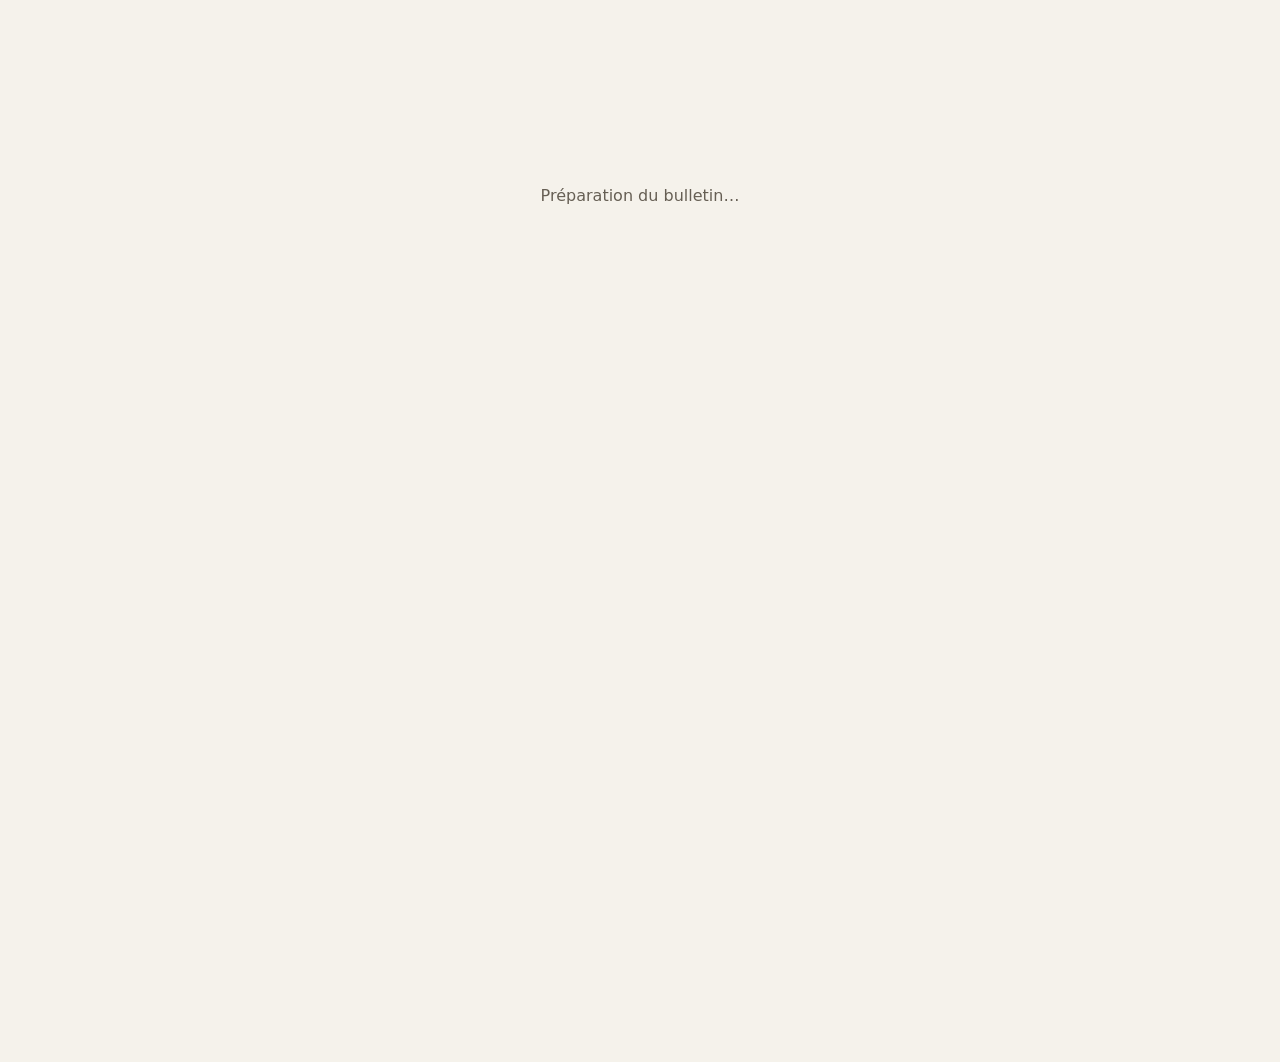
==== public/index.html @ 3fb3a98c "Ajouter la plateforme de vote MPL Ballin’ d’Or 2026" ====
<!doctype html>
<html lang="fr">
  <head>
    <meta charset="utf-8" />
    <meta name="viewport" content="width=device-width, initial-scale=1" />
    <meta name="theme-color" content="#111111" />
    <meta name="description" content="Vote des supporters pour le MPL Ballin’ d’Or 2026." />
    <title>MPL Ballin’ d’Or 2026 — Vote des supporters</title>
    <link rel="icon" href="./favicon.svg" type="image/svg+xml" />
    <link rel="stylesheet" href="./styles.css" />
    <script type="module" src="./app.js"></script>
  </head>
  <body>
    <div id="app" class="app-shell">
      <div class="boot-message" role="status">Préparation du bulletin…</div>
    </div>
  </body>
</html>
---- public/styles.css ----
:root {
  color-scheme: light;
  --ink: #211d17;
  --ink-soft: #665f54;
  --night: #111111;
  --night-2: #24211c;
  --paper: #f5f2eb;
  --white: #fffefa;
  --line: #e4dccb;
  --lime: #e5bd68;
  --lime-strong: #c39337;
  --gold: #f0cf83;
  --danger: #9e3326;
  --shadow: 0 18px 50px rgba(16, 44, 39, .09);
  font-family: Inter, ui-sans-serif, system-ui, -apple-system, BlinkMacSystemFont, "Segoe UI", sans-serif;
}

* { box-sizing: border-box; }
html { scroll-behavior: smooth; }
body { margin: 0; background: var(--paper); color: var(--ink); }
button, input { font: inherit; }
button { cursor: pointer; }
a { color: inherit; }
.app-shell { min-height: 100vh; }
.boot-message { max-width: 920px; margin: 18vh auto; padding: 24px; color: var(--ink-soft); text-align: center; }

.site-topbar {
  height: 72px; display: flex; align-items: center; justify-content: space-between;
  padding: 0 max(24px, calc((100vw - 1180px) / 2)); background: var(--night); color: #fff;
}
.brand { display: flex; align-items: center; gap: 12px; text-decoration: none; font-size: 13px; font-weight: 800; letter-spacing: .11em; text-transform: uppercase; }
.brand-mark { width: 34px; height: 34px; display: grid; place-items: center; border-radius: 11px; background: var(--lime); color: var(--night); font-size: 19px; }
.topbar-label { color: #dce8db; font-size: 12px; letter-spacing: .08em; text-transform: uppercase; }

.hero {
  position: relative; overflow: hidden; min-height: 325px; padding: 58px 24px 64px;
  background: radial-gradient(ellipse at 90% 15%, rgba(229,189,104,.2), transparent 31%), linear-gradient(115deg, var(--night), #1e1b17 68%, #392b17);
  color: white;
}
.hero-inner { position: relative; z-index: 1; max-width: 1120px; margin: 0 auto; }
.hero::after {
  content: ""; position: absolute; top: -110px; right: max(-110px, calc((100vw - 1450px) / 2));
  width: 490px; height: 490px; border: 1px solid rgba(231,248,212,.12); border-radius: 50%;
  box-shadow: 0 0 0 42px rgba(231,248,212,.025), 0 0 0 84px rgba(231,248,212,.025), 0 0 0 126px rgba(231,248,212,.018);
}
.eyebrow { display: flex; align-items: center; gap: 9px; margin: 0 0 17px; color: var(--lime); font-size: 11px; font-weight: 800; letter-spacing: .15em; text-transform: uppercase; }
.eyebrow::before { content: ""; width: 24px; height: 1px; background: currentColor; }
.hero h1 { max-width: 720px; margin: 0; font-size: clamp(42px, 6vw, 68px); line-height: .99; letter-spacing: -.055em; font-weight: 800; }
.hero h1 span { color: var(--lime); }
.hero-subtitle { max-width: 540px; margin: 21px 0 0; color: #d6e4dc; font-size: 16px; line-height: 1.6; }
.hero-meta { display: flex; flex-wrap: wrap; gap: 10px 22px; margin-top: 27px; color: #eef4eb; font-size: 12px; }
.hero-meta span { display: inline-flex; align-items: center; gap: 8px; }
.meta-dot { display: inline-block; width: 7px; height: 7px; border-radius: 50%; background: var(--lime); box-shadow: 0 0 0 4px rgba(200,243,107,.13); }

.main-wrap { max-width: 1120px; margin: -28px auto 0; padding: 0 24px 80px; position: relative; z-index: 2; }
.notice { padding: 17px 20px; margin-bottom: 22px; display: flex; gap: 14px; align-items: flex-start; border: 1px solid #e7d9ae; border-radius: 15px; background: #fff9e9; color: #5d4a1c; box-shadow: 0 8px 25px rgba(53, 44, 18, .04); font-size: 13px; line-height: 1.5; }
.notice-icon { flex: 0 0 25px; height: 25px; display: grid; place-items: center; border-radius: 50%; background: #f4dfaa; font-weight: 900; }
.notice strong { display: block; margin-bottom: 2px; color: #3f351d; }
.notice ul { margin: 6px 0 0; padding-left: 18px; }
.notice li + li { margin-top: 4px; }
.demo-ribbon { margin-bottom: 18px; padding: 10px 14px; border: 1px solid #b7d9ff; border-radius: 11px; background: #edf6ff; color: #184e7c; font-size: 12px; font-weight: 700; }

.progress-panel { display: flex; align-items: center; justify-content: space-between; gap: 20px; margin-bottom: 24px; padding: 19px 22px; border: 1px solid var(--line); border-radius: 17px; background: var(--white); box-shadow: var(--shadow); }
.progress-copy { min-width: 160px; }
.progress-title { display: block; font-size: 14px; font-weight: 800; }
.progress-count { display: block; margin-top: 4px; color: var(--ink-soft); font-size: 12px; }
.progress-track { flex: 1; height: 9px; max-width: 610px; overflow: hidden; border-radius: 999px; background: #e8ede5; }
.progress-fill { width: 0; height: 100%; border-radius: inherit; background: var(--lime-strong); transition: width .25s ease; }
.progress-badge { min-width: 72px; padding: 8px 11px; border-radius: 10px; background: #eff7df; color: #314b16; text-align: center; font-size: 12px; font-weight: 800; }

.section-heading { display: flex; align-items: end; justify-content: space-between; gap: 20px; margin: 30px 0 12px; }
.section-heading h2 { margin: 0; font-size: clamp(21px, 3vw, 28px); letter-spacing: -.035em; }
.section-heading p { margin: 6px 0 0; color: var(--ink-soft); font-size: 13px; }
.category-list { display: grid; gap: 14px; }
.category-card { overflow: hidden; border: 1px solid var(--line); border-radius: 18px; background: var(--white); box-shadow: 0 5px 18px rgba(18,48,40,.035); }
.category-head { display: flex; align-items: center; justify-content: space-between; gap: 18px; padding: 18px 21px 12px; }
.category-title-wrap { display: flex; align-items: center; gap: 13px; }
.category-number { display: grid; place-items: center; width: 34px; height: 34px; border-radius: 12px; background: #f3ead7; color: #805d22; font-size: 12px; font-weight: 900; }
.category-title { margin: 0; font-size: 17px; letter-spacing: -.02em; }
.category-prompt { margin: 4px 0 0; color: #7b8981; font-size: 11px; }
.category-state { white-space: nowrap; color: #839087; font-size: 11px; font-weight: 700; }
.category-state.selected { color: #805d22; }
.candidate-grid { display: grid; grid-template-columns: repeat(4, minmax(0,1fr)); gap: 9px; padding: 7px 20px 20px; }
.candidate { position: relative; display: flex; min-width: 0; align-items: center; gap: 10px; padding: 9px; border: 1px solid #e6ebe3; border-radius: 13px; background: #fff; transition: border-color .16s, background .16s, transform .16s, box-shadow .16s; cursor: pointer; }
.candidate:hover { transform: translateY(-1px); border-color: #b5ce90; box-shadow: 0 7px 18px rgba(31,62,36,.08); }
.candidate:has(input:checked) { border-color: #bd8c35; background: #fff8e9; box-shadow: inset 0 0 0 1px #bd8c35; }
.rank-candidate.selected { border-color: #bd8c35; background: #fff8e9; box-shadow: inset 0 0 0 1px #bd8c35; }
.candidate input { position: absolute; width: 1px; height: 1px; opacity: 0; }
.candidate input:focus-visible + .candidate-inner .avatar { outline: 3px solid #9a6e21; outline-offset: 2px; }
.candidate-inner { display: flex; min-width: 0; flex: 1; align-items: center; gap: 10px; }
.avatar { flex: 0 0 46px; width: 46px; height: 46px; overflow: hidden; display: block; border-radius: 50%; background: #eaf0e3; }
.avatar svg { display: block; width: 100%; height: 100%; }
.candidate-name { overflow: hidden; color: #263b32; font-size: 12px; font-weight: 750; line-height: 1.25; text-overflow: ellipsis; }
.pick-mark { display: none; flex: 0 0 17px; width: 17px; height: 17px; margin-left: auto; place-items: center; border-radius: 50%; background: #9a6e21; color: #fff; font-size: 11px; font-weight: 900; }
.candidate:has(input:checked) .pick-mark { display: grid; }
.rank-select { flex: 0 0 58px; width: 58px; height: 34px; padding: 0 5px; border: 1px solid #d8e1d4; border-radius: 8px; background: #fff; color: var(--ink); font-size: 11px; font-weight: 800; }
.rank-candidate .candidate-name { flex: 1; }

.submit-area { display: flex; align-items: center; justify-content: space-between; gap: 18px; margin: 26px 0 0; padding: 20px 0 0; border-top: 1px solid #d8e0d6; }
.submit-note { max-width: 450px; margin: 0; color: var(--ink-soft); font-size: 12px; line-height: 1.5; }
.primary-button { min-height: 51px; display: inline-flex; align-items: center; justify-content: center; gap: 12px; padding: 0 23px; border: 0; border-radius: 13px; background: var(--lime); color: var(--night); font-size: 14px; font-weight: 900; box-shadow: 0 8px 22px rgba(124,164,52,.19); transition: transform .15s, background .15s; }
.primary-button:hover:not(:disabled) { transform: translateY(-1px); background: #d6ff8a; }
.primary-button:disabled { cursor: not-allowed; opacity: .48; box-shadow: none; }
.button-arrow { font-size: 19px; line-height: 1; }
.form-message { display: none; margin: 12px 0 0; color: var(--danger); font-size: 12px; font-weight: 700; }
.form-message.visible { display: block; }

.state-view { max-width: 700px; margin: 85px auto 100px; padding: 0 24px; text-align: center; }
.state-icon { width: 70px; height: 70px; margin: 0 auto 22px; display: grid; place-items: center; border-radius: 22px; background: var(--lime); color: var(--night); font-size: 31px; }
.state-view h1 { margin: 0; font-size: clamp(31px, 6vw, 46px); letter-spacing: -.045em; }
.state-view p { max-width: 510px; margin: 12px auto 0; color: var(--ink-soft); font-size: 15px; line-height: 1.65; }
.state-view .primary-button { margin-top: 25px; }
.inline-error { margin-top: 13px !important; color: var(--danger) !important; font-size: 13px !important; }
.site-footer { display: flex; justify-content: space-between; gap: 16px; max-width: 1120px; margin: 0 auto; padding: 0 24px 26px; color: #839087; font-size: 11px; }
.site-footer a { text-decoration: none; }
.site-footer a:hover { color: var(--ink); }

/* Admin screen */
.admin-main { max-width: 940px; margin: 0 auto; padding: 42px 24px 80px; }
.admin-intro { margin-bottom: 25px; }
.admin-intro h1 { margin: 0; font-size: 38px; letter-spacing: -.045em; }
.admin-intro p { max-width: 600px; color: var(--ink-soft); line-height: 1.6; }
.admin-panel { margin-top: 16px; padding: 22px; border: 1px solid var(--line); border-radius: 16px; background: var(--white); }
.admin-panel h2 { margin: 0 0 14px; font-size: 18px; }
.admin-row { display: flex; flex-wrap: wrap; align-items: end; gap: 13px; }
.field { flex: 1 1 210px; display: grid; gap: 6px; color: var(--ink-soft); font-size: 12px; font-weight: 700; }
.field input, .field textarea { width: 100%; min-height: 43px; padding: 10px 11px; border: 1px solid #d7cbb4; border-radius: 9px; background: #fff; color: var(--ink); }
.field textarea { resize: vertical; font: inherit; line-height: 1.5; }
.admin-button { min-height: 43px; padding: 0 15px; border: 0; border-radius: 9px; background: var(--night); color: #fff; font-size: 12px; font-weight: 800; }
.admin-button:hover { background: #255247; }
.admin-button.secondary { border: 1px solid #cdd8cb; background: #f6f8f1; color: var(--ink); }
.admin-button.danger { background: #8b332a; }
.check-row { display: flex; align-items: center; gap: 9px; margin: 15px 0; color: var(--ink); font-size: 13px; font-weight: 800; }
.check-row input { accent-color: #6f9d31; width: 17px; height: 17px; }
.admin-message { min-height: 18px; margin: 11px 0 0; color: var(--ink-soft); font-size: 12px; }
.admin-message.error { color: var(--danger); }
.admin-output { width: 100%; min-height: 114px; margin-top: 12px; padding: 12px; border: 1px solid #d5dfd1; border-radius: 10px; background: #f7f9f4; color: #24382e; font: 12px/1.5 ui-monospace, SFMono-Regular, Menlo, monospace; }
.admin-table { width: 100%; border-collapse: collapse; margin-top: 10px; font-size: 12px; }
.admin-table th, .admin-table td { padding: 10px 8px; border-bottom: 1px solid #e6ebe3; text-align: left; }
.admin-table th { color: #7d8a80; font-size: 10px; letter-spacing: .08em; text-transform: uppercase; }
.table-wrap { overflow-x: auto; margin: 12px 0 18px; }
.field-note { margin: 10px 0 15px; color: var(--ink-soft); font-size: 12px; line-height: 1.5; }
.status-good { padding: 13px 17px; border: 1px solid #d4c294; border-radius: 12px; background: #fff8e9; color: #72551e; font-size: 13px; font-weight: 750; }
.panel-title-row { justify-content: space-between; }
.panel-title-row h2 { margin: 0; }
.report-emails { margin: 18px 0 12px; }
.auth-view { max-width: 580px; padding: 28px; border: 1px solid var(--line); border-radius: 18px; background: var(--white); box-shadow: var(--shadow); }
.auth-view .state-icon { margin-top: 4px; }
.otp-form { display: grid; gap: 13px; margin: 22px auto 0; text-align: left; }
.otp-form input { text-align: center; font-size: 22px; letter-spacing: .35em; }
.auth-note { font-size: 12px !important; }
.form-message.error { color: var(--danger); }
.admin-button:disabled { cursor: not-allowed; opacity: .45; }
.admin-results { display: grid; gap: 14px; }
.result-group { padding: 13px 0; border-bottom: 1px solid #e6ebe3; }
.result-group h3 { margin: 0 0 8px; font-size: 14px; }
.result-line { display: flex; justify-content: space-between; gap: 15px; padding: 4px 0; color: var(--ink-soft); font-size: 12px; }
.locked-admin { max-width: 440px; margin: 9vh auto; padding: 25px; border: 1px solid var(--line); border-radius: 17px; background: var(--white); box-shadow: var(--shadow); }
.locked-admin h1 { margin: 0 0 7px; font-size: 25px; letter-spacing: -.035em; }
.locked-admin p { color: var(--ink-soft); font-size: 13px; line-height: 1.5; }

@media (max-width: 920px) {
  .candidate-grid { grid-template-columns: repeat(3, minmax(0,1fr)); }
}
@media (max-width: 640px) {
  .site-topbar { height: 62px; padding: 0 17px; }
  .topbar-label { font-size: 10px; }
  .hero { min-height: 310px; padding: 48px 20px 60px; }
  .hero::after { right: -250px; top: -65px; opacity: .75; }
  .hero-subtitle { font-size: 14px; }
  .main-wrap { padding: 0 14px 58px; }
  .notice { padding: 14px; font-size: 12px; }
  .progress-panel { flex-wrap: wrap; gap: 12px; padding: 15px; }
  .progress-copy { flex: 1; }
  .progress-track { order: 3; flex-basis: 100%; max-width: none; }
  .category-head { padding: 15px 14px 10px; }
  .candidate-grid { grid-template-columns: repeat(2, minmax(0,1fr)); gap: 7px; padding: 6px 12px 14px; }
  .candidate { gap: 6px; padding: 7px; }
  .candidate-inner { gap: 7px; }
  .avatar { width: 40px; height: 40px; flex-basis: 40px; }
  .candidate-name { font-size: 11px; }
  .rank-candidate { gap: 6px; padding: 7px; }
  .rank-candidate .avatar { width: 34px; height: 34px; flex-basis: 34px; }
  .rank-select { flex-basis: 48px; width: 48px; height: 32px; font-size: 10px; }
  .submit-area { align-items: stretch; flex-direction: column; }
  .primary-button { width: 100%; }
  .site-footer { flex-direction: column; padding: 0 17px 22px; }
  .admin-main { padding: 30px 15px 60px; }
  .admin-panel { padding: 16px; }
  .admin-intro h1 { font-size: 32px; }
  .admin-table { font-size: 11px; }
}

@media (prefers-reduced-motion: reduce) {
  *, *::before, *::after { scroll-behavior: auto !important; transition-duration: .01ms !important; }
}
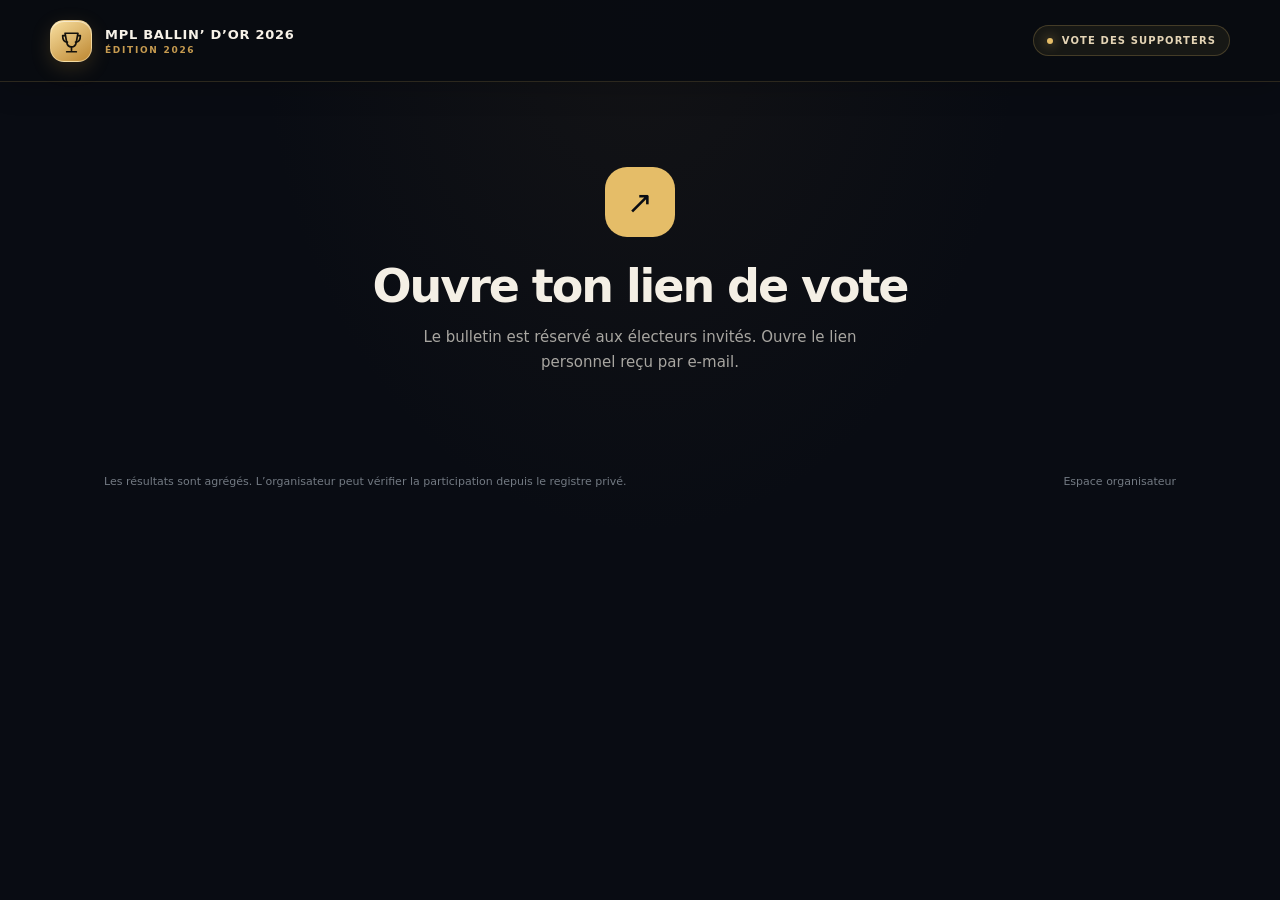
==== commit 2c1bbb52: "Créer une direction graphique gala or pour l’aperçu" ====
--- a/public/index.html
+++ b/public/index.html
@@ -3,14 +3,14 @@
   <head>
     <meta charset="utf-8" />
     <meta name="viewport" content="width=device-width, initial-scale=1" />
-    <meta name="theme-color" content="#111111" />
-    <meta name="description" content="Vote des supporters pour le MPL Ballin’ d’Or 2026." />
+    <meta name="theme-color" content="#090c13" />
+    <meta name="description" content="Aperçu du bulletin des supporters pour le MPL Ballin’ d’Or 2026." />
     <title>MPL Ballin’ d’Or 2026 — Vote des supporters</title>
     <link rel="icon" href="./favicon.svg" type="image/svg+xml" />
     <link rel="stylesheet" href="./styles.css" />
     <script type="module" src="./app.js"></script>
   </head>
-  <body>
+  <body class="ballot-page">
     <div id="app" class="app-shell">
       <div class="boot-message" role="status">Préparation du bulletin…</div>
     </div>
--- a/public/styles.css
+++ b/public/styles.css
@@ -194,3 +194,278 @@
 @media (prefers-reduced-motion: reduce) {
   *, *::before, *::after { scroll-behavior: auto !important; transition-duration: .01ms !important; }
 }
+
+/* Ballin' d'Or visual identity: a midnight gala with warm metallic accents. */
+body.ballot-page {
+  color-scheme: dark;
+  --ink: #f4efe5;
+  --ink-soft: #a8a6a1;
+  --night: #090c13;
+  --night-2: #151c28;
+  --paper: #090c13;
+  --white: #141b27;
+  --line: rgba(226, 191, 111, .18);
+  --lime: #e5bd68;
+  --lime-strong: #f0cf7b;
+  --gold: #f8e1a5;
+  --danger: #ff887d;
+  --shadow: 0 20px 60px rgba(0, 0, 0, .28);
+  background:
+    radial-gradient(ellipse at 50% 0, rgba(63, 51, 34, .19), transparent 42%),
+    #090c13;
+  color: var(--ink);
+}
+
+.ballot-page .site-topbar {
+  position: relative;
+  z-index: 4;
+  height: 82px;
+  border-bottom: 1px solid rgba(229, 189, 104, .16);
+  background: rgba(8, 11, 17, .93);
+  box-shadow: 0 8px 28px rgba(0, 0, 0, .16);
+}
+.ballot-page .brand { gap: 13px; letter-spacing: 0; text-transform: none; }
+.ballot-page .brand-mark {
+  width: 42px;
+  height: 42px;
+  border: 1px solid rgba(255, 238, 190, .5);
+  border-radius: 14px;
+  background: linear-gradient(145deg, #f8dfa0, #bd8731);
+  box-shadow: 0 6px 20px rgba(202, 151, 62, .2), inset 0 1px 0 rgba(255,255,255,.55);
+}
+.ballot-page .brand-mark svg { width: 29px; height: 29px; fill: none; stroke: #15120c; stroke-width: 2.1; stroke-linecap: round; stroke-linejoin: round; }
+.ballot-page .brand-copy { display: grid; gap: 3px; }
+.ballot-page .brand-title { color: #f7f2e8; font-size: 13px; font-weight: 850; letter-spacing: .055em; text-transform: uppercase; }
+.ballot-page .brand-subtitle { color: #c69b50; font-size: 9px; font-weight: 800; letter-spacing: .19em; }
+.ballot-page .topbar-label {
+  display: inline-flex;
+  align-items: center;
+  gap: 9px;
+  padding: 9px 13px;
+  border: 1px solid rgba(229, 189, 104, .22);
+  border-radius: 999px;
+  background: rgba(229, 189, 104, .07);
+  color: #e4d4b5;
+  font-size: 10px;
+  font-weight: 750;
+  letter-spacing: .11em;
+}
+.ballot-page .topbar-label::before { width: 6px; height: 6px; border-radius: 50%; background: var(--lime); box-shadow: 0 0 12px rgba(229,189,104,.8); content: ""; }
+
+.ballot-page .hero {
+  min-height: 490px;
+  padding: 51px 24px 73px;
+  border-bottom: 1px solid rgba(229, 189, 104, .14);
+  background:
+    radial-gradient(ellipse at 78% 42%, rgba(190, 135, 45, .2), transparent 31%),
+    radial-gradient(ellipse at 12% 100%, rgba(44, 57, 77, .34), transparent 46%),
+    linear-gradient(112deg, #090c13 5%, #10151f 54%, #17140f 100%);
+}
+.ballot-page .hero::before {
+  position: absolute;
+  inset: 0;
+  background: repeating-linear-gradient(120deg, transparent 0 58px, rgba(255,255,255,.013) 59px 60px);
+  content: "";
+  pointer-events: none;
+}
+.ballot-page .hero::after {
+  top: -185px;
+  right: max(-84px, calc((100vw - 1510px) / 2));
+  width: 630px;
+  height: 630px;
+  border-color: rgba(232, 193, 112, .12);
+  box-shadow: 0 0 0 38px rgba(232,193,112,.025), 0 0 0 78px rgba(232,193,112,.022), 0 0 0 118px rgba(232,193,112,.018);
+}
+.ballot-page .hero-inner {
+  display: grid;
+  grid-template-columns: minmax(0, 1.08fr) minmax(330px, .92fr);
+  align-items: center;
+  gap: 24px;
+  max-width: 1160px;
+}
+.ballot-page .hero-copy { position: relative; z-index: 2; padding: 25px 0 6px; }
+.ballot-page .eyebrow { gap: 11px; margin-bottom: 20px; color: #e8c574; font-size: 10px; letter-spacing: .2em; }
+.ballot-page .eyebrow::before { width: 29px; height: 2px; border-radius: 3px; }
+.ballot-page .hero h1 {
+  max-width: 670px;
+  font-size: clamp(54px, 7.2vw, 88px);
+  line-height: .93;
+  letter-spacing: -.065em;
+  text-shadow: 0 10px 45px rgba(0,0,0,.28);
+}
+.ballot-page .hero h1 span {
+  color: transparent;
+  background: linear-gradient(100deg, #fff1c6 2%, #e6c06f 51%, #b98231 100%);
+  background-clip: text;
+  -webkit-background-clip: text;
+}
+.ballot-page .hero-subtitle { max-width: 480px; margin-top: 20px; color: #c0c0c0; font-size: 15px; line-height: 1.75; }
+.ballot-page .hero-meta { gap: 9px; margin-top: 27px; color: #eee7da; }
+.ballot-page .hero-meta span {
+  min-height: 36px;
+  padding: 0 12px;
+  border: 1px solid rgba(244, 224, 182, .15);
+  border-radius: 999px;
+  background: rgba(255,255,255,.045);
+  color: #ded8cb;
+  font-size: 10px;
+  font-weight: 700;
+}
+.ballot-page .hero-meta .deadline-meta { border-color: rgba(229,189,104,.28); color: #f2d996; }
+.ballot-page .meta-dot { width: 6px; height: 6px; background: #edc76f; box-shadow: 0 0 0 4px rgba(229,189,104,.11), 0 0 12px rgba(229,189,104,.6); }
+.hero-art { position: relative; display: grid; min-height: 365px; place-items: center; isolation: isolate; }
+.trophy-glow { position: absolute; width: 72%; aspect-ratio: 1; border-radius: 50%; background: rgba(207, 156, 69, .22); filter: blur(52px); }
+.trophy-orbit { position: absolute; width: 77%; aspect-ratio: 1; border: 1px solid rgba(239,205,128,.2); border-radius: 50%; transform: rotate(-22deg) scaleY(.68); }
+.orbit-two { width: 94%; border-color: rgba(239,205,128,.1); transform: rotate(24deg) scaleY(.72); }
+.trophy-svg { position: relative; z-index: 1; width: min(100%, 355px); overflow: visible; filter: drop-shadow(0 24px 34px rgba(0,0,0,.47)); animation: trophy-float 6s ease-in-out infinite; }
+.hero-art-caption { position: absolute; z-index: 2; right: 0; bottom: 3px; color: rgba(232,197,116,.68); font-size: 9px; font-weight: 800; letter-spacing: .22em; }
+@keyframes trophy-float { 0%, 100% { transform: translateY(0) rotate(-1deg); } 50% { transform: translateY(-8px) rotate(1deg); } }
+
+.ballot-page .main-wrap { max-width: 1160px; margin-top: -31px; padding-bottom: 72px; }
+.ballot-page .demo-ribbon {
+  display: flex;
+  align-items: center;
+  gap: 12px;
+  margin-bottom: 16px;
+  padding: 13px 17px;
+  border: 1px solid rgba(229,189,104,.31);
+  border-radius: 13px;
+  background: linear-gradient(100deg, rgba(146,99,32,.22), rgba(26,31,39,.93));
+  color: #f1d58f;
+  font-size: 11px;
+  line-height: 1.5;
+  box-shadow: 0 10px 28px rgba(0,0,0,.17);
+}
+.ballot-page .demo-ribbon::before { display: grid; flex: 0 0 24px; width: 24px; height: 24px; place-items: center; border: 1px solid rgba(240,207,123,.38); border-radius: 50%; content: "✦"; font-size: 11px; }
+.ballot-page .progress-panel {
+  gap: 22px;
+  margin-bottom: 34px;
+  padding: 20px 23px;
+  border-color: rgba(230,193,112,.2);
+  border-radius: 17px;
+  background: linear-gradient(112deg, rgba(24,31,43,.98), rgba(18,23,32,.98));
+  box-shadow: 0 18px 40px rgba(0,0,0,.26), inset 0 1px 0 rgba(255,255,255,.035);
+}
+.ballot-page .progress-title { color: #f5ecdc; font-size: 13px; }
+.ballot-page .progress-count { color: #a9a9aa; font-size: 11px; }
+.ballot-page .progress-track { height: 7px; background: #252d39; }
+.ballot-page .progress-fill { background: linear-gradient(90deg, #a87930, #f2d488); box-shadow: 0 0 12px rgba(229,189,104,.35); }
+.ballot-page .progress-badge { border: 1px solid rgba(229,189,104,.35); border-radius: 999px; background: rgba(229,189,104,.1); color: #f1d58f; }
+.ballot-page .section-heading { align-items: center; margin: 0 0 17px; }
+.ballot-page .section-kicker { margin: 0 0 7px; color: #bd9450; font-size: 9px; font-weight: 850; letter-spacing: .19em; }
+.ballot-page .section-heading h2 { color: #f4eee3; font-size: clamp(26px, 4vw, 34px); letter-spacing: -.045em; }
+.ballot-page .section-heading p:not(.section-kicker) { color: #a3a5a8; font-size: 12px; }
+.ballot-page .section-counter { padding: 9px 12px; border: 1px solid rgba(229,189,104,.21); border-radius: 999px; color: #c7a45d; font-size: 9px; font-weight: 800; letter-spacing: .12em; }
+.ballot-page .category-list { gap: 15px; }
+.ballot-page .category-card {
+  position: relative;
+  border: 1px solid rgba(230,193,112,.17);
+  border-radius: 17px;
+  background: linear-gradient(120deg, rgba(22,29,41,.98), rgba(16,21,30,.98));
+  box-shadow: 0 12px 30px rgba(0,0,0,.19), inset 0 1px 0 rgba(255,255,255,.025);
+  transition: border-color .2s, transform .2s, box-shadow .2s;
+}
+.ballot-page .category-card:hover { transform: translateY(-2px); border-color: rgba(230,193,112,.34); box-shadow: 0 18px 36px rgba(0,0,0,.26); }
+.ballot-page .category-card::before { position: absolute; top: 21px; bottom: 21px; left: 0; width: 2px; border-radius: 0 3px 3px 0; background: linear-gradient(180deg, transparent, #d2a64f, transparent); content: ""; opacity: .85; }
+.ballot-page .category-head { padding: 19px 22px 13px; }
+.ballot-page .category-title-wrap { gap: 14px; }
+.ballot-page .category-number {
+  width: 42px;
+  height: 42px;
+  border: 1px solid rgba(255,239,197,.55);
+  border-radius: 14px;
+  background: linear-gradient(145deg, #f3d88e, #a8772f);
+  box-shadow: 0 5px 17px rgba(192,139,49,.19), inset 0 1px 0 rgba(255,255,255,.55);
+  color: #17130c;
+  font-size: 11px;
+}
+.ballot-page .category-title { color: #f2ede4; font-size: 16px; font-weight: 780; }
+.ballot-page .category-prompt { color: #969ca5; font-size: 10px; }
+.ballot-page .category-state { padding: 6px 9px; border: 1px solid rgba(255,255,255,.07); border-radius: 999px; color: #8f969f; font-size: 9px; }
+.ballot-page .category-state.selected { border-color: rgba(229,189,104,.28); background: rgba(229,189,104,.08); color: #e9ca80; }
+.ballot-page .candidate-grid { grid-template-columns: repeat(auto-fit, minmax(188px, 1fr)); gap: 9px; padding: 7px 20px 19px; }
+.ballot-page .candidate {
+  min-height: 67px;
+  gap: 11px;
+  padding: 8px 11px;
+  border-color: rgba(206,214,224,.1);
+  border-radius: 13px;
+  background: linear-gradient(115deg, rgba(31,40,54,.9), rgba(23,29,40,.94));
+}
+.ballot-page .candidate:hover { transform: translateY(-2px); border-color: rgba(229,189,104,.52); background: linear-gradient(115deg, rgba(48,46,39,.98), rgba(28,34,43,.98)); box-shadow: 0 8px 20px rgba(0,0,0,.24); }
+.ballot-page .candidate:has(input:checked) { border-color: #e1bd6b; background: linear-gradient(115deg, rgba(108,77,31,.5), rgba(38,39,39,.98)); box-shadow: inset 0 0 0 1px rgba(240,207,123,.4), 0 7px 22px rgba(177,129,45,.13); }
+.ballot-page .avatar { width: 47px; height: 47px; flex-basis: 47px; border: 1px solid rgba(244,216,151,.56); background: #1e2531; box-shadow: 0 0 0 3px rgba(229,189,104,.07); }
+.ballot-page .candidate-name { color: #f0eee8; font-size: 12px; font-weight: 750; }
+.ballot-page .pick-mark { background: linear-gradient(145deg, #f3d88e, #b17b2d); color: #17130c; }
+.ballot-page .candidate:has(input:checked) .candidate-name { color: #ffe7ad; }
+.ballot-page .submit-area { border-color: rgba(230,193,112,.17); }
+.ballot-page .submit-note { color: #999fa8; }
+.ballot-page .primary-button {
+  min-height: 54px;
+  border: 1px solid rgba(255,239,197,.55);
+  border-radius: 13px;
+  background: linear-gradient(115deg, #f3d98f, #c38c37);
+  color: #17130c;
+  box-shadow: 0 10px 24px rgba(182,128,37,.22), inset 0 1px 0 rgba(255,255,255,.48);
+}
+.ballot-page .primary-button:hover:not(:disabled) { background: linear-gradient(115deg, #ffe9a8, #dfad55); }
+.ballot-page .primary-button:disabled { border-color: rgba(214,194,150,.13); background: #353537; color: #99958d; opacity: 1; }
+.ballot-page .form-message { color: #f3d38a; }
+.ballot-page .site-footer { color: #737a83; }
+
+@media (max-width: 800px) {
+  .ballot-page .hero { min-height: 440px; }
+  .ballot-page .hero-inner { grid-template-columns: minmax(0, 1fr) minmax(250px, .72fr); gap: 5px; }
+  .ballot-page .hero h1 { font-size: clamp(48px, 7vw, 68px); }
+  .hero-art { min-height: 310px; }
+  .trophy-svg { width: min(100%, 300px); }
+  .ballot-page .candidate-grid { grid-template-columns: repeat(auto-fit, minmax(165px, 1fr)); }
+}
+
+@media (max-width: 640px) {
+  .ballot-page .site-topbar { height: 68px; padding: 0 15px; }
+  .ballot-page .brand-mark { width: 38px; height: 38px; border-radius: 12px; }
+  .ballot-page .brand-title { max-width: 190px; overflow: hidden; font-size: 10px; text-overflow: ellipsis; white-space: nowrap; }
+  .ballot-page .brand-subtitle { font-size: 8px; }
+  .ballot-page .topbar-label { padding: 8px 10px; font-size: 8px; letter-spacing: .07em; }
+  .ballot-page .hero { min-height: auto; padding: 35px 18px 57px; }
+  .ballot-page .hero-inner { grid-template-columns: 1fr; gap: 0; }
+  .ballot-page .hero-copy { padding: 7px 0 0; }
+  .ballot-page .eyebrow { margin-bottom: 14px; font-size: 8px; }
+  .ballot-page .hero h1 { font-size: clamp(48px, 14vw, 67px); }
+  .ballot-page .hero-subtitle { max-width: 360px; margin-top: 15px; font-size: 13px; }
+  .ballot-page .hero-meta { gap: 7px; margin-top: 19px; }
+  .ballot-page .hero-meta span { min-height: 32px; padding: 0 9px; font-size: 9px; }
+  .hero-art { min-height: 200px; margin: -2px 0 -20px; }
+  .trophy-svg { width: 205px; }
+  .trophy-orbit { width: 58%; }
+  .orbit-two { width: 73%; }
+  .hero-art-caption { right: 14px; bottom: 8px; font-size: 7px; }
+  .ballot-page .main-wrap { margin-top: -22px; padding: 0 12px 48px; }
+  .ballot-page .demo-ribbon { gap: 9px; padding: 10px 12px; font-size: 10px; }
+  .ballot-page .progress-panel { gap: 12px; margin-bottom: 27px; padding: 14px; }
+  .ballot-page .progress-badge { min-width: 58px; padding: 7px; font-size: 10px; }
+  .ballot-page .section-heading { margin-bottom: 14px; }
+  .ballot-page .section-heading h2 { font-size: 26px; }
+  .ballot-page .section-heading p:not(.section-kicker) { max-width: 265px; font-size: 11px; }
+  .ballot-page .section-counter { display: none; }
+  .ballot-page .category-card { border-radius: 15px; }
+  .ballot-page .category-head { gap: 9px; padding: 14px 13px 10px; }
+  .ballot-page .category-title-wrap { gap: 10px; }
+  .ballot-page .category-number { width: 36px; height: 36px; border-radius: 12px; font-size: 10px; }
+  .ballot-page .category-title { font-size: 13px; }
+  .ballot-page .category-prompt { font-size: 9px; }
+  .ballot-page .category-state { padding: 5px 7px; font-size: 8px; }
+  .ballot-page .candidate-grid { grid-template-columns: repeat(2, minmax(0,1fr)); gap: 7px; padding: 5px 10px 13px; }
+  .ballot-page .candidate { min-height: 58px; gap: 7px; padding: 6px; border-radius: 11px; }
+  .ballot-page .avatar { width: 38px; height: 38px; flex-basis: 38px; }
+  .ballot-page .candidate-name { font-size: 10px; }
+  .ballot-page .pick-mark { flex-basis: 15px; width: 15px; height: 15px; font-size: 9px; }
+  .ballot-page .submit-area { gap: 13px; margin-top: 20px; padding-top: 16px; }
+  .ballot-page .submit-note { font-size: 11px; }
+  .ballot-page .site-footer { padding: 0 14px 20px; }
+}
+
+@media (prefers-reduced-motion: reduce) {
+  .trophy-svg { animation: none; }
+}
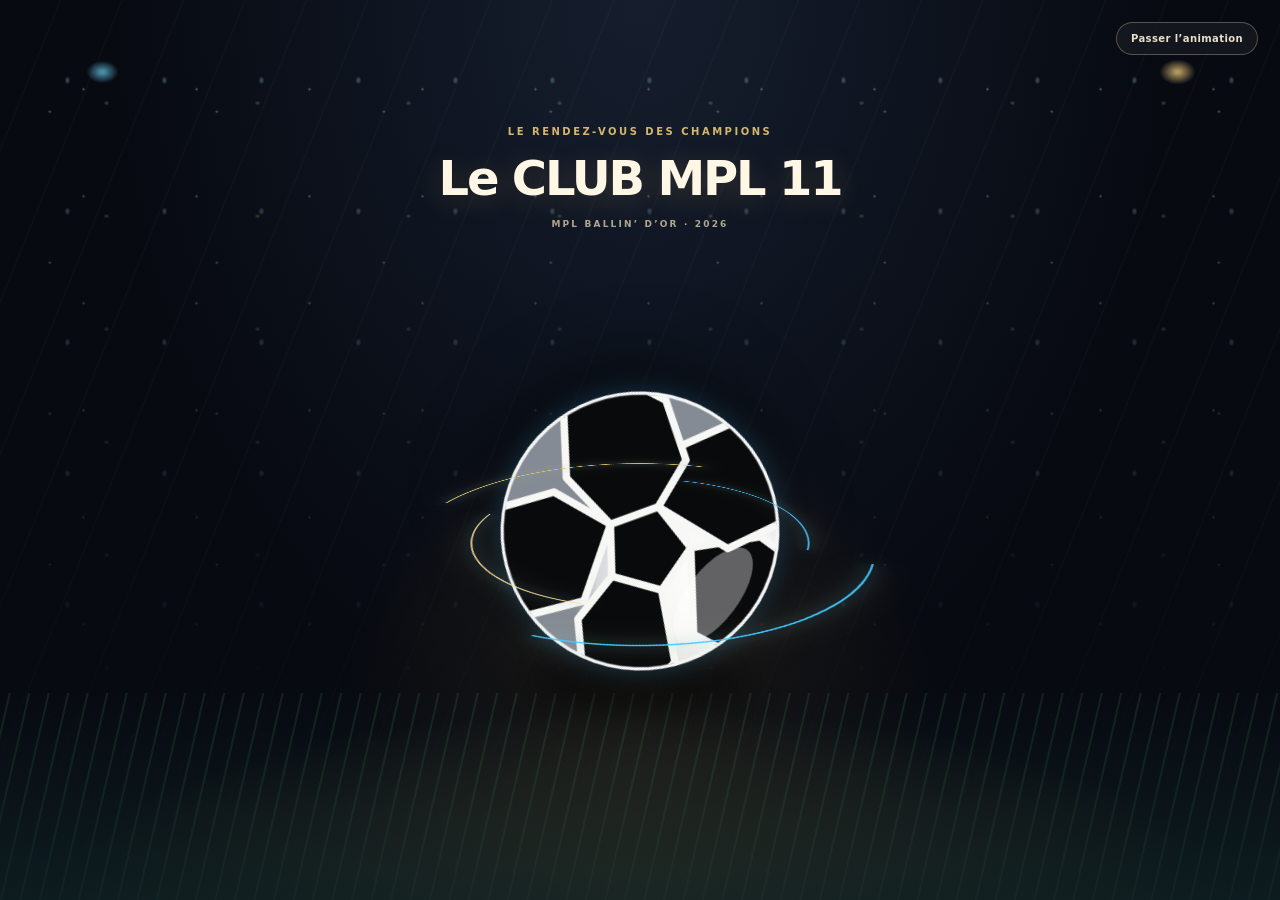
==== commit e2c001d3: "Match ballot appearance to Le CLUB MPL 11 prototype" ====
--- a/public/index.html
+++ b/public/index.html
@@ -4,8 +4,11 @@
     <meta charset="utf-8" />
     <meta name="viewport" content="width=device-width, initial-scale=1" />
     <meta name="theme-color" content="#090c13" />
-    <meta name="description" content="Aperçu du bulletin des supporters pour le MPL Ballin’ d’Or 2026." />
-    <title>MPL Ballin’ d’Or 2026 — Vote des supporters</title>
+    <meta name="description" content="Vote officiel des supporters du CLUB MPL 11 pour la cérémonie du MPL Ballin’ d’Or 2026. Une saison. Des légendes." />
+    <title>Le CLUB MPL 11 — MPL Ballin’ d’Or 2026</title>
+    <link rel="preconnect" href="https://fonts.googleapis.com" />
+    <link rel="preconnect" href="https://fonts.gstatic.com" crossorigin />
+    <link href="https://fonts.googleapis.com/css2?family=Bebas+Neue&family=JetBrains+Mono:wght@500&family=Questrial&display=swap" rel="stylesheet" />
     <link rel="icon" href="./favicon.svg" type="image/svg+xml" />
     <link rel="stylesheet" href="./styles.css" />
     <script type="module" src="./app.js"></script>
--- a/public/styles.css
+++ b/public/styles.css
@@ -469,3 +469,304 @@
 @media (prefers-reduced-motion: reduce) {
   .trophy-svg { animation: none; }
 }
+
+.ballot-page .demo-receipt .state-icon {
+  border: 1px solid rgba(255,239,197,.5);
+  border-radius: 50%;
+  background: linear-gradient(145deg, #f3d98f, #bd8731);
+  box-shadow: 0 10px 30px rgba(182,128,37,.2), inset 0 1px 0 rgba(255,255,255,.55);
+}
+.ballot-page .demo-receipt .section-kicker { margin: 0; color: #c9a45c; }
+.ballot-page .demo-receipt h1 { color: #f6e2aa; }
+.ballot-page .demo-receipt .demo-ribbon { max-width: 520px; justify-content: center; margin: 27px auto 0; }
+
+.cinematic-screen {
+  position: fixed;
+  z-index: 1000;
+  inset: 0;
+  display: grid;
+  overflow: hidden;
+  place-items: center;
+  background:
+    radial-gradient(ellipse at 50% 83%, rgba(203,155,68,.23), transparent 33%),
+    radial-gradient(ellipse at 50% 0%, rgba(36,50,75,.5), transparent 58%),
+    #070a11;
+  color: #f5f0e6;
+  opacity: 1;
+  transition: opacity .42s ease;
+}
+.cinematic-screen::before,
+.cinematic-screen::after { position: absolute; inset: 0; content: ""; pointer-events: none; }
+.cinematic-screen::before {
+  background: linear-gradient(180deg, transparent 25%, rgba(8,10,16,.15) 58%, #070a11 100%), repeating-linear-gradient(112deg, transparent 0 55px, rgba(255,255,255,.018) 56px 57px);
+}
+.cinematic-screen::after {
+  inset: auto 0 0;
+  height: 23%;
+  background: radial-gradient(ellipse at 50% 100%, rgba(222,177,88,.2), transparent 65%);
+}
+.cinematic-screen.cinematic-leaving { opacity: 0; }
+.cinematic-stars {
+  position: absolute;
+  inset: 0;
+  background-image: radial-gradient(#f8e6b9 1px, transparent 1.5px), radial-gradient(#fff 1px, transparent 1.5px);
+  background-position: 12% 18%, 72% 25%;
+  background-size: 113px 107px, 167px 151px;
+  opacity: .3;
+  mask-image: linear-gradient(180deg, #000, transparent 85%);
+}
+.cinematic-light {
+  position: absolute;
+  top: -47%;
+  left: 50%;
+  width: min(90vw, 900px);
+  height: 100%;
+  transform: translateX(-50%);
+  background: conic-gradient(from 250deg at 50% 0, transparent 0 20deg, rgba(232,198,121,.08) 23deg 28deg, transparent 32deg 55deg, rgba(232,198,121,.06) 58deg 64deg, transparent 68deg);
+  filter: blur(20px);
+}
+.cinematic-copy {
+  position: absolute;
+  z-index: 2;
+  top: 14%;
+  width: min(90vw, 760px);
+  text-align: center;
+  animation: cinematic-copy-in .75s .45s both ease-out;
+}
+.cinematic-copy p { margin: 0 0 13px; color: #d5b66e; font-size: 10px; font-weight: 850; letter-spacing: .25em; }
+.cinematic-copy h1 { margin: 0; color: #fff7e6; font-size: clamp(25px, 5vw, 48px); font-weight: 820; letter-spacing: -.045em; text-shadow: 0 5px 30px rgba(229,189,104,.2); }
+.cinematic-copy span { display: block; margin-top: 13px; color: rgba(239,222,183,.72); font-size: 9px; font-weight: 750; letter-spacing: .24em; }
+.ball-journey { position: absolute; z-index: 1; top: 59%; left: 50%; width: min(64vw, 330px); aspect-ratio: 1; perspective: 800px; }
+.ball-journey-in { animation: ball-approach 2.65s cubic-bezier(.15,.7,.16,1) both; }
+.ball-journey-out { top: 62%; animation: ball-to-sky 2.35s cubic-bezier(.28,.02,.68,.99) both; }
+.cinematic-ball { position: relative; z-index: 1; display: block; width: 100%; height: 100%; overflow: visible; filter: drop-shadow(0 24px 34px rgba(0,0,0,.56)); }
+.ball-journey-in .cinematic-ball { animation: ball-roll-in 2.65s linear both; }
+.ball-journey-out .cinematic-ball { animation: ball-roll-away 2.35s linear both; }
+.ball-shadow { position: absolute; bottom: -4%; left: 16%; width: 68%; height: 15%; border-radius: 50%; background: rgba(0,0,0,.6); filter: blur(17px); transform: scale(.35); animation: shadow-arrive 2.65s ease-out both; }
+.ball-journey-out .ball-shadow { animation: shadow-depart 2.35s ease-in both; }
+.skip-animation {
+  position: absolute;
+  z-index: 4;
+  top: max(22px, env(safe-area-inset-top));
+  right: max(22px, env(safe-area-inset-right));
+  padding: 10px 14px;
+  border: 1px solid rgba(244,220,166,.3);
+  border-radius: 999px;
+  background: rgba(255,255,255,.05);
+  color: #e8dfca;
+  font-size: 10px;
+  font-weight: 750;
+  letter-spacing: .04em;
+  backdrop-filter: blur(8px);
+}
+.skip-animation:hover { border-color: rgba(244,220,166,.65); background: rgba(229,189,104,.12); }
+@keyframes ball-approach {
+  0% { opacity: 0; transform: translate(-50%, 65%) scale(.13); }
+  22% { opacity: 1; }
+  74% { transform: translate(-50%, -47%) scale(1.13); }
+  100% { transform: translate(-50%, -50%) scale(1); }
+}
+@keyframes ball-roll-in { from { transform: rotate(-30deg); } to { transform: rotate(880deg); } }
+@keyframes ball-to-sky {
+  0% { opacity: 1; transform: translate(-50%, -50%) scale(1); }
+  50% { opacity: 1; transform: translate(-43%, -130%) scale(.58); }
+  100% { opacity: 0; transform: translate(-22%, -280%) scale(.12); }
+}
+@keyframes ball-roll-away { to { transform: rotate(1040deg); } }
+@keyframes shadow-arrive { from { opacity: 0; transform: scale(.2); } 70% { opacity: .9; transform: scale(1.1); } to { opacity: .75; transform: scale(1); } }
+@keyframes shadow-depart { to { opacity: 0; transform: scale(.2); } }
+@keyframes cinematic-copy-in { from { opacity: 0; transform: translateY(14px); } to { opacity: 1; transform: translateY(0); } }
+.cinematic-outro .cinematic-copy { animation: cinematic-copy-out 1s .65s both ease-in; }
+@keyframes cinematic-copy-out { to { opacity: 0; transform: translateY(-18px); } }
+
+@media (max-width: 640px) {
+  .cinematic-copy { top: 18%; }
+  .cinematic-copy p { font-size: 8px; }
+  .cinematic-copy span { font-size: 7px; }
+  .ball-journey { top: 58%; width: min(72vw, 270px); }
+  .ball-journey-out { top: 63%; }
+  .skip-animation { top: max(14px, env(safe-area-inset-top)); right: max(14px, env(safe-area-inset-right)); padding: 8px 11px; font-size: 9px; }
+}
+@media (prefers-reduced-motion: reduce) {
+  .cinematic-screen *, .cinematic-screen::before, .cinematic-screen::after { animation-duration: .01ms !important; transition-duration: .01ms !important; }
+}
+
+/* Broadcast-style stadium finish for the spinning football. */
+.cinematic-light {
+  background: conic-gradient(from 245deg at 50% 0,
+    transparent 0 13deg,
+    rgba(63, 194, 255, .17) 16deg 20deg,
+    transparent 24deg 42deg,
+    rgba(232, 190, 99, .17) 45deg 50deg,
+    transparent 54deg 69deg,
+    rgba(63, 194, 255, .11) 72deg 77deg,
+    transparent 81deg);
+}
+.cinematic-screen::before {
+  background:
+    radial-gradient(ellipse at 8% 8%, rgba(110,218,255,.62) 0 2px, transparent 16px),
+    radial-gradient(ellipse at 92% 8%, rgba(246,208,126,.7) 0 2px, transparent 18px),
+    linear-gradient(180deg, transparent 25%, rgba(8,10,16,.15) 58%, #070a11 100%),
+    repeating-linear-gradient(112deg, transparent 0 55px, rgba(255,255,255,.018) 56px 57px);
+}
+.cinematic-screen::after {
+  background:
+    linear-gradient(180deg, transparent, rgba(15,34,36,.75)),
+    radial-gradient(ellipse at 50% 100%, rgba(222,177,88,.24), transparent 65%),
+    repeating-linear-gradient(103deg, transparent 0 8px, rgba(89,183,112,.14) 9px 10px, transparent 11px 19px);
+}
+.cinematic-stars::before {
+  position: absolute;
+  inset: 0;
+  background-image:
+    radial-gradient(ellipse, rgba(186,239,255,.88) 0 1px, transparent 3px),
+    radial-gradient(ellipse, rgba(255,225,158,.75) 0 1px, transparent 3px);
+  background-position: 18% 36%, 83% 49%;
+  background-size: 97px 131px, 151px 113px;
+  content: "";
+  animation: spray-drift 5s ease-in-out infinite alternate;
+}
+.ball-journey::before,
+.ball-journey::after {
+  position: absolute;
+  z-index: 2;
+  inset: -19%;
+  border: 2px solid transparent;
+  border-top-color: rgba(234,194,103,.94);
+  border-bottom-color: rgba(67,204,255,.95);
+  border-radius: 50%;
+  content: "";
+  filter: drop-shadow(0 0 9px rgba(63,194,255,.75)) drop-shadow(0 0 16px rgba(236,190,91,.48));
+  pointer-events: none;
+  transform: rotateX(68deg) rotateZ(-24deg);
+  animation: trail-orbit 2.2s linear infinite;
+}
+.ball-journey::after {
+  inset: -10%;
+  border-top-color: rgba(79,197,255,.88);
+  border-bottom-color: rgba(255,222,151,.83);
+  transform: rotateX(68deg) rotateZ(62deg) scale(.84);
+  animation-duration: 1.65s;
+  animation-direction: reverse;
+}
+.cinematic-ball { filter: drop-shadow(0 0 13px rgba(69,196,255,.23)) drop-shadow(0 24px 34px rgba(0,0,0,.58)); }
+@keyframes trail-orbit { to { rotate: 360deg; } }
+@keyframes spray-drift { from { transform: translate3d(-5px, 7px, 0); opacity: .38; } to { transform: translate3d(7px, -9px, 0); opacity: .78; } }
+
+@media (prefers-reduced-motion: reduce) {
+  .ball-journey::before, .ball-journey::after, .cinematic-stars::before { animation: none; }
+}
+
+
+/* Design système repris du prototype Le CLUB MPL 11 : Liquid Glass + rebords rétroéclairés. */
+.font-display { font-family: "Bebas Neue", Impact, sans-serif; letter-spacing: .035em; }
+.liquid-glass {
+  position: relative;
+  background: linear-gradient(155deg, rgba(20,25,42,.78), rgba(11,15,27,.72) 55%, rgba(8,11,20,.82));
+  backdrop-filter: blur(22px) saturate(135%);
+  -webkit-backdrop-filter: blur(22px) saturate(135%);
+  border: 1px solid rgba(252,212,155,.17);
+  box-shadow: inset 0 1px 0 rgba(252,212,155,.2), inset 0 -1px 0 rgba(255,255,255,.04), 0 24px 48px -14px rgba(2,5,14,.78);
+}
+.nominee-glass {
+  background: linear-gradient(160deg, rgba(22,28,46,.66), rgba(11,16,29,.73));
+  backdrop-filter: blur(14px) saturate(125%);
+  -webkit-backdrop-filter: blur(14px) saturate(125%);
+  border: 1px solid rgba(255,255,255,.12);
+  box-shadow: inset 0 1px 0 rgba(255,255,255,.12), 0 10px 26px -12px rgba(2,6,18,.65);
+}
+.ballot-page .site-topbar {
+  position: sticky; top: 0; z-index: 30; height: 70px; gap: 20px;
+  border-bottom: 1px solid rgba(255,255,255,.1);
+  background: rgba(5,8,17,.78); backdrop-filter: blur(20px) saturate(135%);
+  box-shadow: 0 8px 30px rgba(0,0,0,.2);
+}
+.club-wordmark { display:grid; gap:2px; flex:0 0 auto; color:#f5f7fa; text-decoration:none; }
+.wordmark-name { font-family:"Bebas Neue",Impact,sans-serif; font-size:26px; letter-spacing:.05em; line-height:1; }
+.wordmark-edition { color:#fcd49b; font-size:8px; font-weight:800; letter-spacing:.18em; }
+.club-nav { display:flex; gap:26px; align-items:center; margin-left:auto; }
+.club-nav a { color:#b8c3d6; font-size:12px; text-decoration:none; transition:color .18s; }
+.club-nav a:hover { color:#fff; }
+.topbar-submit { min-height:40px; display:flex; gap:10px; align-items:center; justify-content:center; padding:0 14px; border:1px solid rgba(243,192,125,.45); border-radius:12px; background:rgba(16,21,36,.85); color:#fcd49b; font-size:11px; text-decoration:none; box-shadow:0 0 16px -6px rgba(243,192,125,.38); }
+.ballot-page .hero {
+  width:calc(100% - 40px); max-width:1160px; min-height:485px; margin:24px auto 0;
+  overflow:hidden; border:1px solid rgba(252,212,155,.2); border-radius:28px;
+  background:linear-gradient(90deg,rgba(5,8,17,.94),rgba(5,8,17,.82) 54%,rgba(5,8,17,.58)),linear-gradient(0deg,rgba(5,8,17,.78),transparent 65%),url("./assets/stadium-hero.jpg") center/cover;
+  box-shadow:inset 0 1px 0 rgba(252,212,155,.25),0 26px 70px rgba(0,0,0,.42);
+}
+.ballot-page .hero::before { z-index:0; }
+.ballot-page .hero::after { border-color:rgba(252,212,155,.12); }
+.ballot-page .hero-inner { max-width:1080px; grid-template-columns:minmax(0,1fr) minmax(260px,.5fr); }
+.ballot-page .hero h1 { font-family:"Bebas Neue",Impact,sans-serif; font-weight:400; letter-spacing:.025em; }
+.ballot-page .hero-subtitle { color:#cbd5e1; }
+.hero-ball-stage { position:relative; display:grid; min-height:330px; place-items:center; isolation:isolate; }
+.hero-ball-halo { position:absolute; width:68%; aspect-ratio:1; border-radius:50%; background:rgba(59,130,246,.25); filter:blur(50px); }
+.hero-ball-orbit { position:absolute; width:85%; aspect-ratio:1; border:1px solid rgba(252,212,155,.28); border-radius:50%; box-shadow:0 0 0 24px rgba(96,165,250,.035),0 0 44px rgba(59,130,246,.22); transform:rotateX(62deg) rotateZ(-22deg); }
+.hero-ball { position:relative; z-index:1; width:min(90%,250px); overflow:visible; filter:drop-shadow(0 24px 32px rgba(0,0,0,.55)); animation:hero-ball-spin 26s linear infinite; }
+@keyframes hero-ball-spin { to { transform:rotate(360deg); } }
+.hero-art-caption { position:absolute; right:4px; bottom:0; color:rgba(252,212,155,.68); font-size:8px; font-weight:800; letter-spacing:.2em; }
+.hero-info { display:grid; grid-template-columns:1.15fr .85fr; gap:18px; width:calc(100% - 40px); max-width:1160px; margin:20px auto 0; }
+.info-panel { min-width:0; padding:24px 26px; border-radius:22px; scroll-margin-top:90px; }
+.info-panel::before { position:absolute; top:0; left:8%; right:8%; height:1px; content:""; background:linear-gradient(90deg,transparent,rgba(252,212,155,.75),transparent); }
+.info-kicker { margin:0 0 8px; color:#fcd49b; font-size:9px; font-weight:800; letter-spacing:.2em; }
+.info-kicker.blue { color:#60a5fa; }
+.info-panel h2 { margin:0; color:#f5f7fa; font-family:"Bebas Neue",Impact,sans-serif; font-size:25px; font-weight:400; letter-spacing:.035em; }
+.info-date { margin:12px 0 0; color:#fcd49b; font-size:14px; font-weight:700; }
+.info-copy,.info-panel li { color:#cbd5e1; font-size:12px; line-height:1.65; }
+.info-panel ul { display:grid; gap:5px; margin:10px 0 0; padding-left:18px; }
+.info-panel li::marker { color:#f3c07d; }
+.ballot-page .main-wrap { margin-top:24px; }
+.ballot-page .progress-panel,.ballot-page .category-card {
+  background:linear-gradient(155deg,rgba(20,25,42,.78),rgba(11,15,27,.72) 55%,rgba(8,11,20,.82));
+  backdrop-filter:blur(18px) saturate(130%); -webkit-backdrop-filter:blur(18px) saturate(130%);
+  border:1px solid rgba(252,212,155,.17);
+  box-shadow:inset 0 1px 0 rgba(252,212,155,.16),0 18px 42px rgba(0,0,0,.26);
+}
+.ballot-page .category-card::before { width:2px; background:linear-gradient(180deg,transparent,#60a5fa,#fcd49b,transparent); }
+.ballot-page .category-head { border-bottom:1px solid rgba(255,255,255,.08); }
+.ballot-page .category-title { font-family:"Bebas Neue",Impact,sans-serif; font-size:21px; font-weight:400; letter-spacing:.04em; }
+.ballot-page .candidate {
+  background:linear-gradient(150deg,rgba(25,32,49,.72),rgba(11,16,29,.78));
+  backdrop-filter:blur(12px) saturate(125%); -webkit-backdrop-filter:blur(12px) saturate(125%);
+  border:1px solid rgba(255,255,255,.12);
+  box-shadow:inset 0 1px 0 rgba(255,255,255,.1),0 10px 26px -14px rgba(2,6,18,.7);
+}
+.ballot-page .candidate:hover { border-color:rgba(96,165,250,.58); box-shadow:0 0 0 1px rgba(59,130,246,.2),0 0 24px -10px rgba(96,165,250,.34); }
+.ballot-page .candidate:has(input:checked) {
+  border-color:rgba(252,212,155,.9);
+  background:linear-gradient(155deg,rgba(44,34,22,.72),rgba(16,21,36,.86));
+  box-shadow:inset 0 1px 0 rgba(252,212,155,.3),0 0 0 1px rgba(243,192,125,.36),0 0 28px -12px rgba(243,192,125,.32);
+}
+.ballot-page .candidate-name { color:#f5f7fa; }
+.ballot-page .candidate:has(input:checked) .candidate-name { color:#ffe7ad; }
+.ballot-page .submit-area { border-color:rgba(255,255,255,.12); }
+.ballot-page .primary-button {
+  background:linear-gradient(135deg,#fde0b6 0%,#f3c07d 54%,#d5974e 100%);
+  box-shadow:inset 0 1px 0 rgba(255,250,240,.65),0 10px 28px -8px rgba(243,192,125,.48),0 0 18px -6px rgba(59,130,246,.22);
+}
+.ballot-page .primary-button:hover:not(:disabled) { filter:brightness(1.05); transform:translateY(-1px); }
+.ballot-page .state-view,.ballot-page .auth-view { color:#f5f7fa; }
+.ballot-page .auth-view,.ballot-page .state-icon { background-color:rgba(14,18,29,.75); border-color:rgba(252,212,155,.2); }
+@media(max-width:800px) {
+  .club-nav { gap:14px; }
+  .ballot-page .hero-inner { grid-template-columns:minmax(0,1fr) minmax(210px,.55fr); }
+  .hero-ball-stage { min-height:270px; }
+  .hero-ball { width:min(92%,210px); }
+}
+@media(max-width:640px) {
+  .ballot-page .site-topbar { height:64px; padding:0 14px; }
+  .wordmark-name { font-size:21px; }
+  .wordmark-edition { font-size:7px; }
+  .club-nav { display:none; }
+  .topbar-submit { min-height:36px; padding:0 10px; font-size:9px; }
+  .ballot-page .hero { width:calc(100% - 22px); min-height:0; margin-top:12px; padding:28px 17px 26px; border-radius:21px; }
+  .ballot-page .hero-inner { grid-template-columns:1fr; gap:0; }
+  .ballot-page .hero-copy { padding:0; }
+  .ballot-page .hero h1 { font-size:clamp(48px,14vw,67px); }
+  .hero-ball-stage { min-height:185px; margin-top:5px; }
+  .hero-ball { width:170px; }
+  .hero-info { grid-template-columns:1fr; gap:12px; width:calc(100% - 22px); margin-top:13px; }
+  .info-panel { padding:19px; }
+  .ballot-page .main-wrap { margin-top:20px; }
+}
+@media(prefers-reduced-motion:reduce) { .hero-ball { animation:none; } }
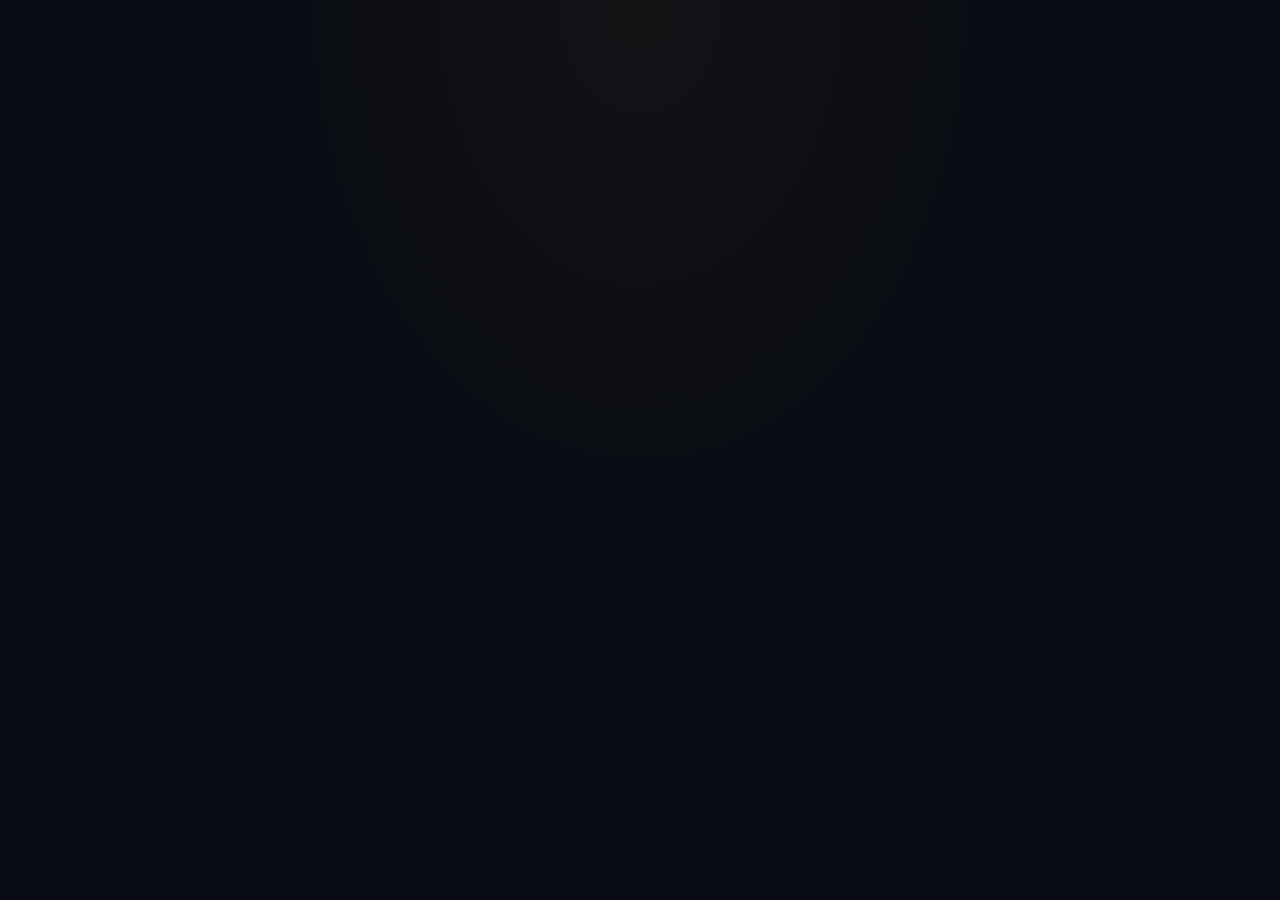
==== commit fbc3cfc1: "Align public page metadata with the Ballon d’Or design" ====
--- a/public/index.html
+++ b/public/index.html
@@ -1,11 +1,15 @@
 <!doctype html>
-<html lang="fr">
+<html lang="fr" class="dark">
   <head>
     <meta charset="utf-8" />
     <meta name="viewport" content="width=device-width, initial-scale=1" />
     <meta name="theme-color" content="#090c13" />
     <meta name="description" content="Vote officiel des supporters du CLUB MPL 11 pour la cérémonie du MPL Ballin’ d’Or 2026. Une saison. Des légendes." />
     <title>Le CLUB MPL 11 — MPL Ballin’ d’Or 2026</title>
+    <meta property="og:title" content="Le CLUB MPL 11 — MPL Ballin’ d’Or 2026" />
+    <meta property="og:description" content="Vote officiel des supporters du CLUB MPL 11 pour la cérémonie du MPL Ballin’ d’Or 2026. Une saison. Des légendes." />
+    <meta property="og:type" content="website" />
+    <meta name="twitter:card" content="summary_large_image" />
     <link rel="preconnect" href="https://fonts.googleapis.com" />
     <link rel="preconnect" href="https://fonts.gstatic.com" crossorigin />
     <link href="https://fonts.googleapis.com/css2?family=Bebas+Neue&family=JetBrains+Mono:wght@500&family=Questrial&display=swap" rel="stylesheet" />
--- a/public/styles.css
+++ b/public/styles.css
@@ -770,3 +770,228 @@
   .ballot-page .main-wrap { margin-top:20px; }
 }
 @media(prefers-reduced-motion:reduce) { .hero-ball { animation:none; } }
+
+/* Nominee panels follow the glass-card composition from the supplied prototype. */
+.ballot-page .candidate-grid { grid-template-columns:repeat(auto-fit,minmax(220px,1fr)); gap:14px; padding:18px 20px 21px; }
+.ballot-page .candidate.nominee-glass {
+  min-height:148px; display:flex; flex-direction:column; align-items:stretch; justify-content:space-between;
+  gap:14px; padding:18px; border-radius:17px; cursor:pointer;
+  transition:transform .18s cubic-bezier(.16,1,.3,1),border-color .18s,box-shadow .18s,background .18s;
+}
+.ballot-page .candidate-inner { display:flex; align-items:flex-start; gap:12px; }
+.nominee-copy { display:grid; gap:6px; min-width:0; }
+.nominee-tag { color:#fcd49b; font-family:"JetBrains Mono",ui-monospace,monospace; font-size:9px; font-weight:700; letter-spacing:.12em; }
+.ballot-page .candidate-name { overflow:visible; color:#f5f7fa; font-family:"Bebas Neue",Impact,sans-serif; font-size:22px; font-weight:400; letter-spacing:.04em; line-height:1.05; }
+.nominee-subtitle { color:#94a3b8; font-size:10px; line-height:1.35; }
+.ballot-page .candidate .pick-mark { position:absolute; top:16px; right:16px; width:24px; height:24px; border:1px solid rgba(255,255,255,.25); border-radius:50%; background:rgba(255,255,255,.05); color:transparent; font-size:13px; }
+.ballot-page .candidate:has(input:checked) .pick-mark { display:grid; border-color:#fcd49b; background:#f3c07d; color:#090c12; }
+.nominee-footer { display:flex; justify-content:space-between; border-top:1px solid rgba(255,255,255,.09); padding-top:11px; color:#8896ae; font-size:9px; }
+.nominee-selected { display:none; color:#fcd49b; }
+.ballot-page .candidate:has(input:checked) .nominee-action { display:none; }
+.ballot-page .candidate:has(input:checked) .nominee-selected { display:inline; }
+.ballot-page .candidate:has(input:checked) .nominee-tag { color:#60a5fa; }
+@media(max-width:640px) {
+  .ballot-page .candidate-grid { grid-template-columns:repeat(2,minmax(0,1fr)); gap:9px; padding:13px 11px 14px; }
+  .ballot-page .candidate.nominee-glass { min-height:132px; padding:12px; gap:10px; }
+  .ballot-page .candidate-name { font-size:18px; padding-right:20px; }
+  .nominee-footer { font-size:8px; }
+}
+
+/* Authenticated production ballot dashboard */
+.admin-page { min-height:100vh; background-color:#06080f; color:#f5f7fa; }
+.admin-page .site-topbar { position:sticky; top:0; z-index:30; height:70px; padding:0 max(20px,calc((100vw - 1160px)/2)); background:rgba(5,8,17,.84); border-bottom:1px solid rgba(255,255,255,.1); backdrop-filter:blur(20px); }
+.admin-page .topbar-label { color:#fcd49b; }
+.admin-page .admin-main { max-width:960px; }
+.admin-page .locked-admin,.admin-page .admin-panel { border:1px solid rgba(252,212,155,.17); border-radius:22px; background:linear-gradient(155deg,rgba(20,25,42,.82),rgba(8,11,20,.9)); color:#f5f7fa; box-shadow:inset 0 1px 0 rgba(252,212,155,.15),0 24px 48px rgba(0,0,0,.3); }
+.admin-page .locked-admin { margin-top:8vh; }
+.admin-page .admin-intro h1,.admin-page .locked-admin h1,.admin-page .admin-panel h2 { color:#f5f7fa; font-family:"Bebas Neue",Impact,sans-serif; font-weight:400; letter-spacing:.04em; }
+.admin-page .admin-intro p,.admin-page .locked-admin p,.admin-page .admin-panel p { color:#cbd5e1; }
+.admin-page .field { color:#cbd5e1; }
+.admin-page .field input { border:1px solid rgba(255,255,255,.2); background:rgba(7,11,22,.85); color:#f5f7fa; }
+.admin-page .admin-button { border:1px solid rgba(255,239,197,.5); border-radius:11px; background:linear-gradient(135deg,#fde0b6,#d5974e); color:#090c12; }
+.admin-page .admin-button.secondary { border-color:rgba(96,165,250,.4); background:rgba(16,21,36,.9); color:#cbd5e1; }
+.admin-page .admin-button.danger { border:1px solid rgba(255,136,125,.45); background:rgba(112,35,35,.8); color:#ffe4e0; }
+.admin-page .demo-ribbon { border-color:rgba(96,165,250,.35); background:linear-gradient(100deg,rgba(28,63,105,.34),rgba(20,25,42,.9)); color:#cfe5ff; }
+.admin-page .notice { border-color:rgba(243,192,125,.35); background:rgba(71,48,16,.42); color:#fce9c5; }
+.admin-page .notice strong,.admin-page .notice p { color:#fce9c5; }
+.admin-page .notice li { color:#e9d9bb; }
+.admin-page .field-note,.admin-page .admin-message { color:#94a3b8; }
+.admin-page .admin-message.error { color:#ff887d; }
+.admin-page .status-good { border-color:rgba(252,212,155,.35); background:rgba(243,192,125,.1); color:#fcd49b; }
+.admin-page .live-stats { display:grid; grid-template-columns:repeat(3,minmax(0,1fr)); gap:12px; margin:16px 0; }
+.admin-page .live-stats p { display:grid; gap:4px; margin:0; padding:16px; border:1px solid rgba(255,255,255,.1); border-radius:15px; background:rgba(255,255,255,.035); }
+.admin-page .live-stats strong { color:#fcd49b; font:normal 28px "Bebas Neue",Impact,sans-serif; }
+.admin-page .live-stats span { color:#94a3b8; font-size:10px; }
+.admin-page .generated-links { margin-top:18px; }
+.admin-page .generated-links-grid { display:grid; gap:12px; }
+.admin-page .generated-links-grid .field { padding:14px; border:1px solid rgba(255,255,255,.1); border-radius:15px; background:rgba(255,255,255,.03); }
+.admin-page .result-group { border-color:rgba(255,255,255,.1); }
+.admin-page .result-group h3 { color:#fcd49b; }
+.admin-page .result-line { color:#cbd5e1; }
+.admin-page a { color:#fcd49b; }
+@media(max-width:640px) { .admin-page .site-topbar { padding:0 14px; } .admin-page .live-stats { grid-template-columns:1fr; } .admin-page .admin-main { padding-top:24px; } }
+
+
+/* Liquid-glass gala finish: warm trophy gold edged with restrained RGB light. */
+.ballot-page {
+  background:
+    radial-gradient(ellipse at 8% 28%, rgba(51,191,255,.10), transparent 32%),
+    radial-gradient(ellipse at 92% 18%, rgba(183,91,255,.11), transparent 35%),
+    radial-gradient(ellipse at 50% 0%, rgba(231,174,61,.15), transparent 44%),
+    #080b12;
+}
+.ballot-page .site-topbar {
+  border: 1px solid transparent;
+  background:
+    linear-gradient(110deg, rgba(14,18,27,.82), rgba(34,29,24,.72)) padding-box,
+    linear-gradient(105deg, rgba(82,214,255,.72), rgba(255,255,255,.2) 28%, rgba(245,196,86,.9) 52%, rgba(190,97,255,.56) 82%, rgba(82,214,255,.65)) border-box;
+  backdrop-filter: blur(24px) saturate(150%);
+  box-shadow: 0 12px 42px rgba(0,0,0,.28), 0 0 22px rgba(68,195,255,.08), inset 0 1px 0 rgba(255,255,255,.12);
+}
+.ballot-page .hero {
+  background:
+    radial-gradient(ellipse at 79% 34%, rgba(238,181,59,.23), transparent 22%),
+    radial-gradient(ellipse at 98% 22%, rgba(79,190,255,.13), transparent 28%),
+    linear-gradient(118deg, rgba(8,11,18,.97), rgba(20,24,34,.9) 52%, rgba(48,34,14,.88));
+}
+.ballot-page .progress-panel,
+.ballot-page .category-card,
+.ballot-page .candidate,
+.ballot-page .auth-view,
+.ballot-page .state-icon {
+  backdrop-filter: blur(22px) saturate(145%);
+}
+.ballot-page .progress-panel {
+  border: 1px solid rgba(238,205,126,.32);
+  background:
+    linear-gradient(118deg, rgba(27,36,51,.68), rgba(19,24,34,.64)) padding-box,
+    linear-gradient(112deg, rgba(68,199,255,.65), rgba(255,255,255,.12) 30%, rgba(248,197,83,.82) 58%, rgba(179,95,255,.52)) border-box;
+  box-shadow: 0 20px 48px rgba(0,0,0,.3), 0 0 24px rgba(65,189,255,.08), inset 0 1px 0 rgba(255,255,255,.18);
+}
+.ballot-page .category-card {
+  isolation: isolate;
+  border: 1px solid transparent;
+  background:
+    linear-gradient(128deg, rgba(30,39,54,.72), rgba(17,22,32,.75)) padding-box,
+    linear-gradient(112deg, rgba(59,191,255,.46), rgba(255,255,255,.11) 28%, rgba(237,190,87,.63) 60%, rgba(183,91,255,.36)) border-box;
+  box-shadow: 0 15px 36px rgba(0,0,0,.22), 0 0 22px rgba(67,190,255,.055), inset 0 1px 0 rgba(255,255,255,.11);
+}
+.ballot-page .category-card:hover {
+  border-color: transparent;
+  background:
+    linear-gradient(128deg, rgba(38,49,66,.82), rgba(20,25,36,.83)) padding-box,
+    linear-gradient(112deg, rgba(77,210,255,.83), rgba(255,255,255,.25) 28%, rgba(255,213,106,.92) 60%, rgba(194,113,255,.66)) border-box;
+  box-shadow: 0 18px 40px rgba(0,0,0,.3), 0 0 24px rgba(67,190,255,.11), inset 0 1px 0 rgba(255,255,255,.15);
+}
+.ballot-page .category-card::before { z-index: 1; background: linear-gradient(180deg, transparent, #51d5ff 22%, #f5cb6b 52%, #c377ff 78%, transparent); box-shadow: 0 0 11px rgba(79,204,255,.58); }
+.ballot-page .candidate {
+  border: 1px solid rgba(206,221,239,.18);
+  background: linear-gradient(120deg, rgba(237,244,255,.075), rgba(127,150,180,.035));
+  box-shadow: inset 0 1px 0 rgba(255,255,255,.1), 0 7px 18px rgba(0,0,0,.12);
+}
+.ballot-page .candidate:hover {
+  border-color: rgba(83,205,255,.57);
+  background: linear-gradient(120deg, rgba(77,195,255,.12), rgba(255,255,255,.045));
+  box-shadow: 0 0 20px rgba(69,187,255,.12), inset 0 1px 0 rgba(255,255,255,.16);
+}
+.ballot-page .candidate:has(input:checked),
+.ballot-page .rank-candidate.selected {
+  border-color: rgba(255,211,111,.93);
+  background: linear-gradient(120deg, rgba(223,167,57,.22), rgba(73,127,165,.12));
+  box-shadow: inset 0 0 0 1px rgba(255,223,143,.22), 0 0 23px rgba(255,190,62,.18), 0 0 30px rgba(56,193,255,.08);
+}
+.ballot-page .avatar {
+  border-color: rgba(241,210,143,.68);
+  box-shadow: 0 0 0 3px rgba(82,195,255,.08), 0 0 14px rgba(239,187,70,.15);
+}
+.ballot-page .primary-button {
+  border-color: rgba(255,243,201,.76);
+  background: linear-gradient(112deg, #ffe9a5, #e3a932 62%, #bb7a1d);
+  box-shadow: 0 10px 30px rgba(216,158,43,.25), 0 0 18px rgba(255,210,88,.14), inset 0 1px 0 rgba(255,255,255,.72);
+}
+.ballot-page .primary-button:hover:not(:disabled) { box-shadow: 0 13px 34px rgba(216,158,43,.35), 0 0 27px rgba(85,198,255,.2), inset 0 1px 0 rgba(255,255,255,.8); }
+.ballot-page .section-counter { border-color: rgba(102,208,255,.3); background: rgba(77,180,255,.055); box-shadow: inset 0 1px 0 rgba(255,255,255,.08); }
+.ballot-page .skip-animation { border-color: rgba(95,210,255,.48); box-shadow: 0 0 16px rgba(67,192,255,.12), inset 0 1px 0 rgba(255,255,255,.12); }
+.cinematic-screen {
+  background:
+    radial-gradient(ellipse at 50% 57%, rgba(233,170,44,.22), transparent 29%),
+    radial-gradient(ellipse at 17% 38%, rgba(45,191,255,.12), transparent 35%),
+    radial-gradient(ellipse at 85% 30%, rgba(186,91,255,.10), transparent 36%),
+    #05070c;
+}
+.cinematic-screen::before {
+  background:
+    radial-gradient(ellipse at 50% 50%, transparent 0 18%, rgba(248,213,144,.05) 18.2% 18.4%, transparent 18.7%),
+    linear-gradient(180deg, rgba(4,6,10,.2), transparent 40%, rgba(4,6,10,.54)),
+    repeating-linear-gradient(112deg, transparent 0 72px, rgba(255,255,255,.016) 73px 74px);
+}
+.cinematic-copy p { color: #f3cd78; text-shadow: 0 0 20px rgba(255,206,94,.34); }
+.cinematic-copy h1 { text-shadow: 0 0 28px rgba(250,202,91,.2), 0 5px 36px rgba(49,176,255,.14); }
+.ball-journey { filter: drop-shadow(0 0 36px rgba(240,180,59,.22)); }
+.ball-journey::before, .ball-journey::after {
+  border-top-color: rgba(255,216,119,.96);
+  border-bottom-color: rgba(78,210,255,.92);
+  box-shadow: 0 0 20px rgba(255,194,67,.14);
+}
+.ball-journey::after { border-top-color: rgba(83,213,255,.92); border-bottom-color: rgba(196,119,255,.8); }
+.cinematic-ball { filter: drop-shadow(0 0 23px rgba(245,187,65,.34)) drop-shadow(0 0 42px rgba(68,188,255,.15)) drop-shadow(0 24px 34px rgba(0,0,0,.62)); }
+.ball-shadow { background: radial-gradient(ellipse, rgba(248,191,72,.25), rgba(0,0,0,.64) 60%); }
+@media (max-width: 640px) {
+  .ballot-page .category-card { border-radius: 15px; }
+}
+
+
+/* Admin link ledger: recoverable links, explicit state, and individual revocation. */
+.admin-page .link-create-row { align-items: end; }
+.admin-page .quantity-field { flex: 0 1 230px; }
+.admin-page .quantity-field input {
+  min-height: 43px;
+  padding: 10px 12px;
+  border: 1px solid rgba(111,201,255,.34);
+  border-radius: 11px;
+  background: rgba(7,11,22,.72);
+  color: #f5f7fa;
+}
+.admin-page .generated-links h3 { margin: 0 0 7px; color: #fcd49b; font-size: 16px; }
+.admin-page .generated-links-grid { display: grid; gap: 10px; }
+.admin-page .generated-link-card {
+  min-width: 0;
+  padding: 14px;
+  border: 1px solid transparent;
+  border-radius: 15px;
+  background:
+    linear-gradient(135deg, rgba(20,29,46,.75), rgba(9,13,24,.79)) padding-box,
+    linear-gradient(110deg, rgba(69,197,255,.44), rgba(255,255,255,.1) 35%, rgba(239,192,99,.55) 68%, rgba(178,100,255,.32)) border-box;
+  box-shadow: 0 12px 26px rgba(0,0,0,.18), inset 0 1px 0 rgba(255,255,255,.08);
+  backdrop-filter: blur(18px) saturate(135%);
+}
+.admin-page .generated-link-top,
+.admin-page .generated-link-bottom { display: flex; align-items: center; justify-content: space-between; gap: 12px; }
+.admin-page .generated-link-top strong { color: #f5f7fa; font-size: 13px; }
+.admin-page .link-status { display: inline-flex; align-items: center; gap: 6px; font-size: 11px; font-weight: 800; }
+.admin-page .link-status.available { color: #8ce0b1; }
+.admin-page .link-status.inactive { color: #ff8079; }
+.admin-page .link-status.unrecoverable { color: #ffd27b; }
+.admin-page .link-status.inactive span { font-size: 16px; font-weight: 900; }
+.admin-page .generated-link-url { min-width: 0; margin: 10px 0; }
+.admin-page .generated-link-url input {
+  width: 100%;
+  min-height: 39px;
+  padding: 8px 10px;
+  border: 1px solid rgba(255,255,255,.13);
+  border-radius: 9px;
+  background: rgba(4,8,15,.62);
+  color: #e9eef7;
+  font-size: 11px;
+}
+.admin-page .link-unavailable { margin: 0; color: #94a3b8; font-size: 11px; line-height: 1.5; }
+.admin-page .generated-link-bottom small { color: #8e9aab; font-size: 10px; }
+.admin-page .generated-link-actions { display: flex; flex-wrap: wrap; gap: 8px; }
+.admin-page .generated-link-actions .admin-button { min-height: 34px; padding: 0 11px; font-size: 10px; }
+@media(max-width:640px) {
+  .admin-page .generated-link-top,
+  .admin-page .generated-link-bottom { align-items: flex-start; flex-direction: column; }
+  .admin-page .generated-link-actions { width: 100%; }
+  .admin-page .link-create-row .quantity-field,
+  .admin-page .link-create-row > button { flex: 1 1 100%; width: 100%; }
+}
